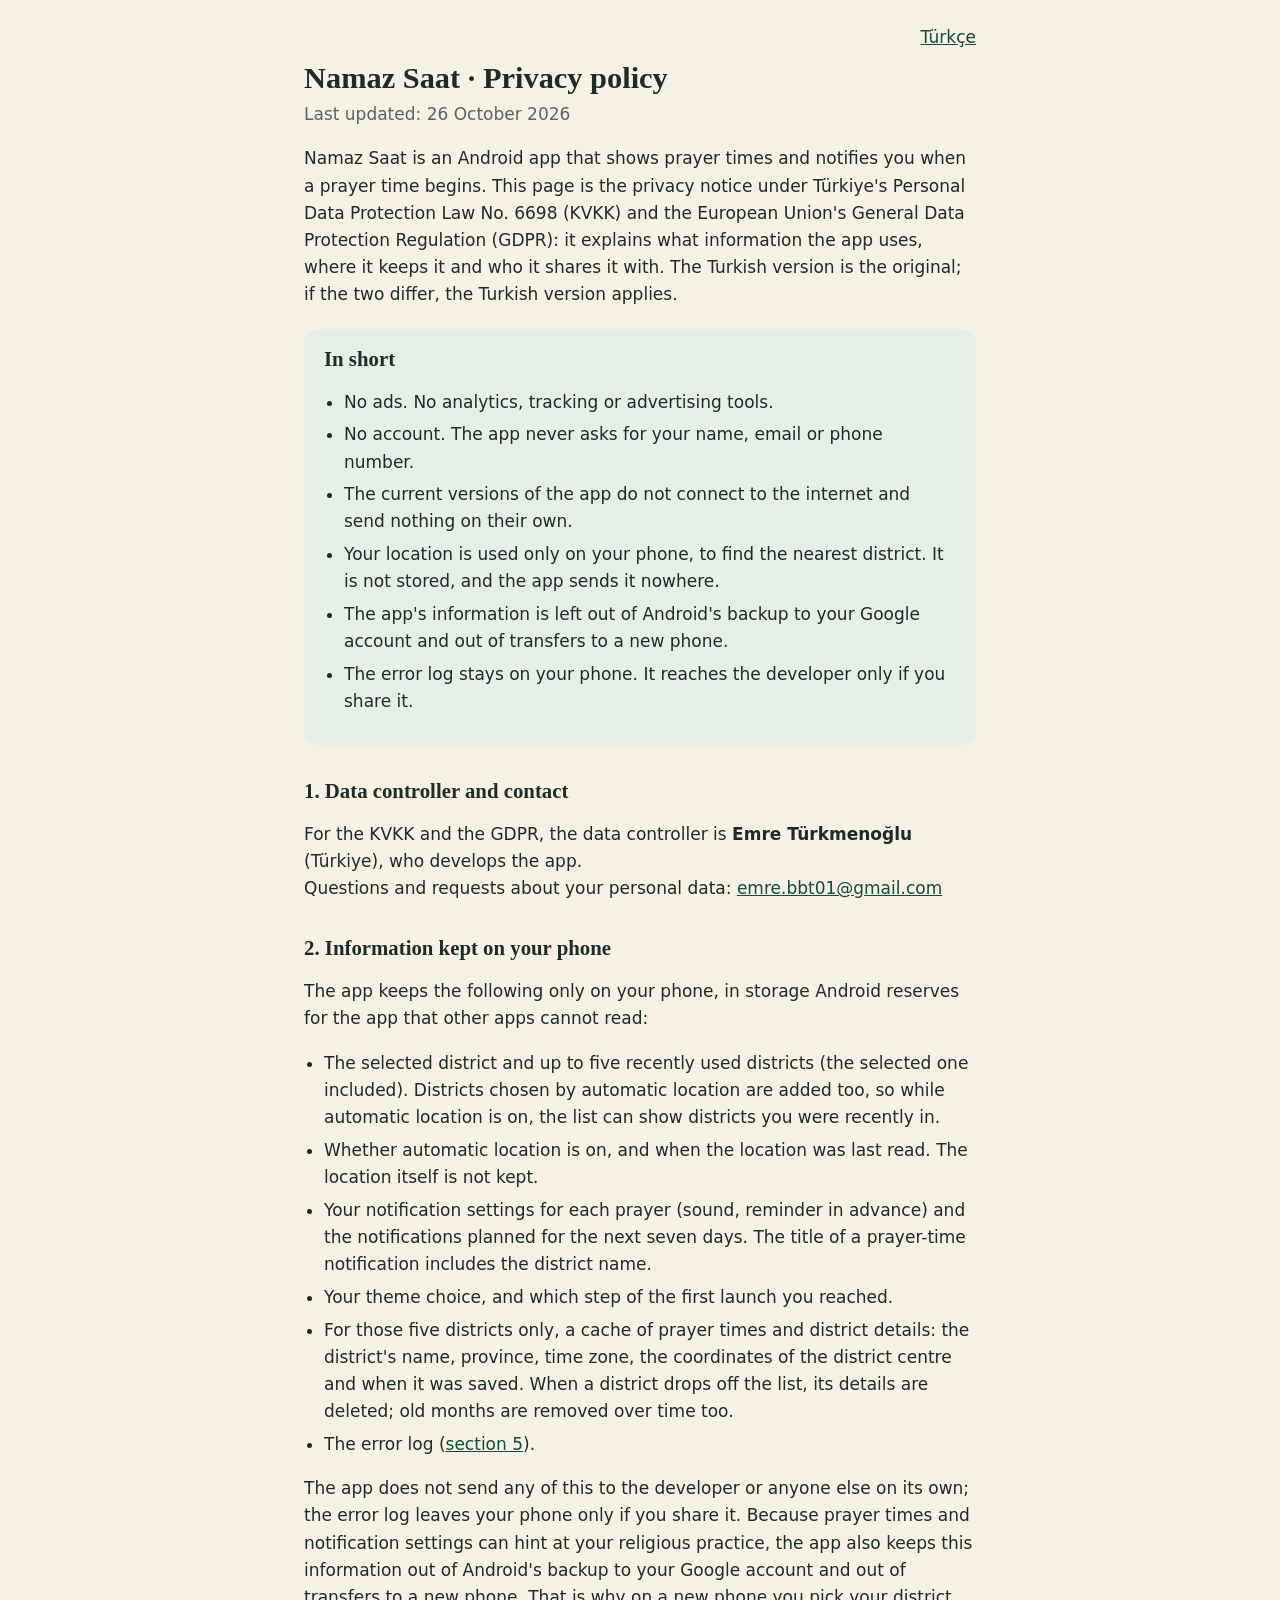
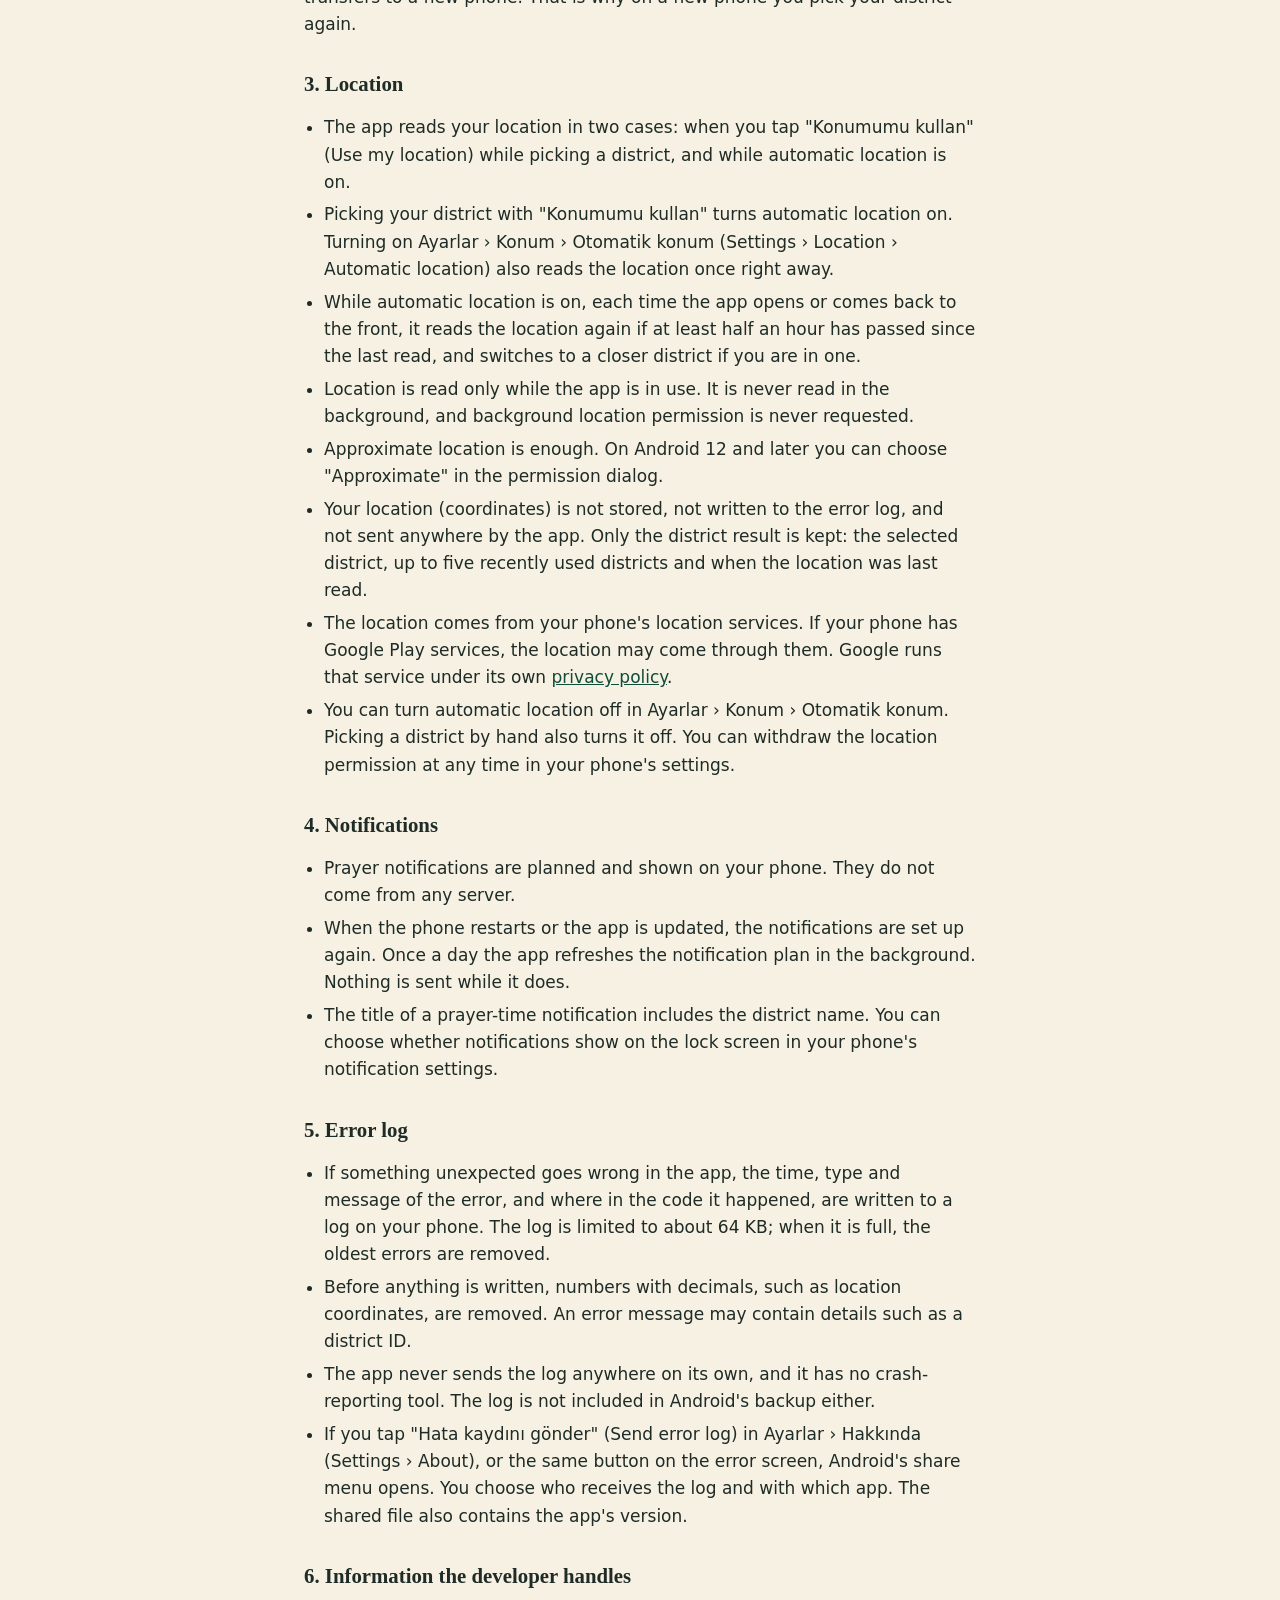
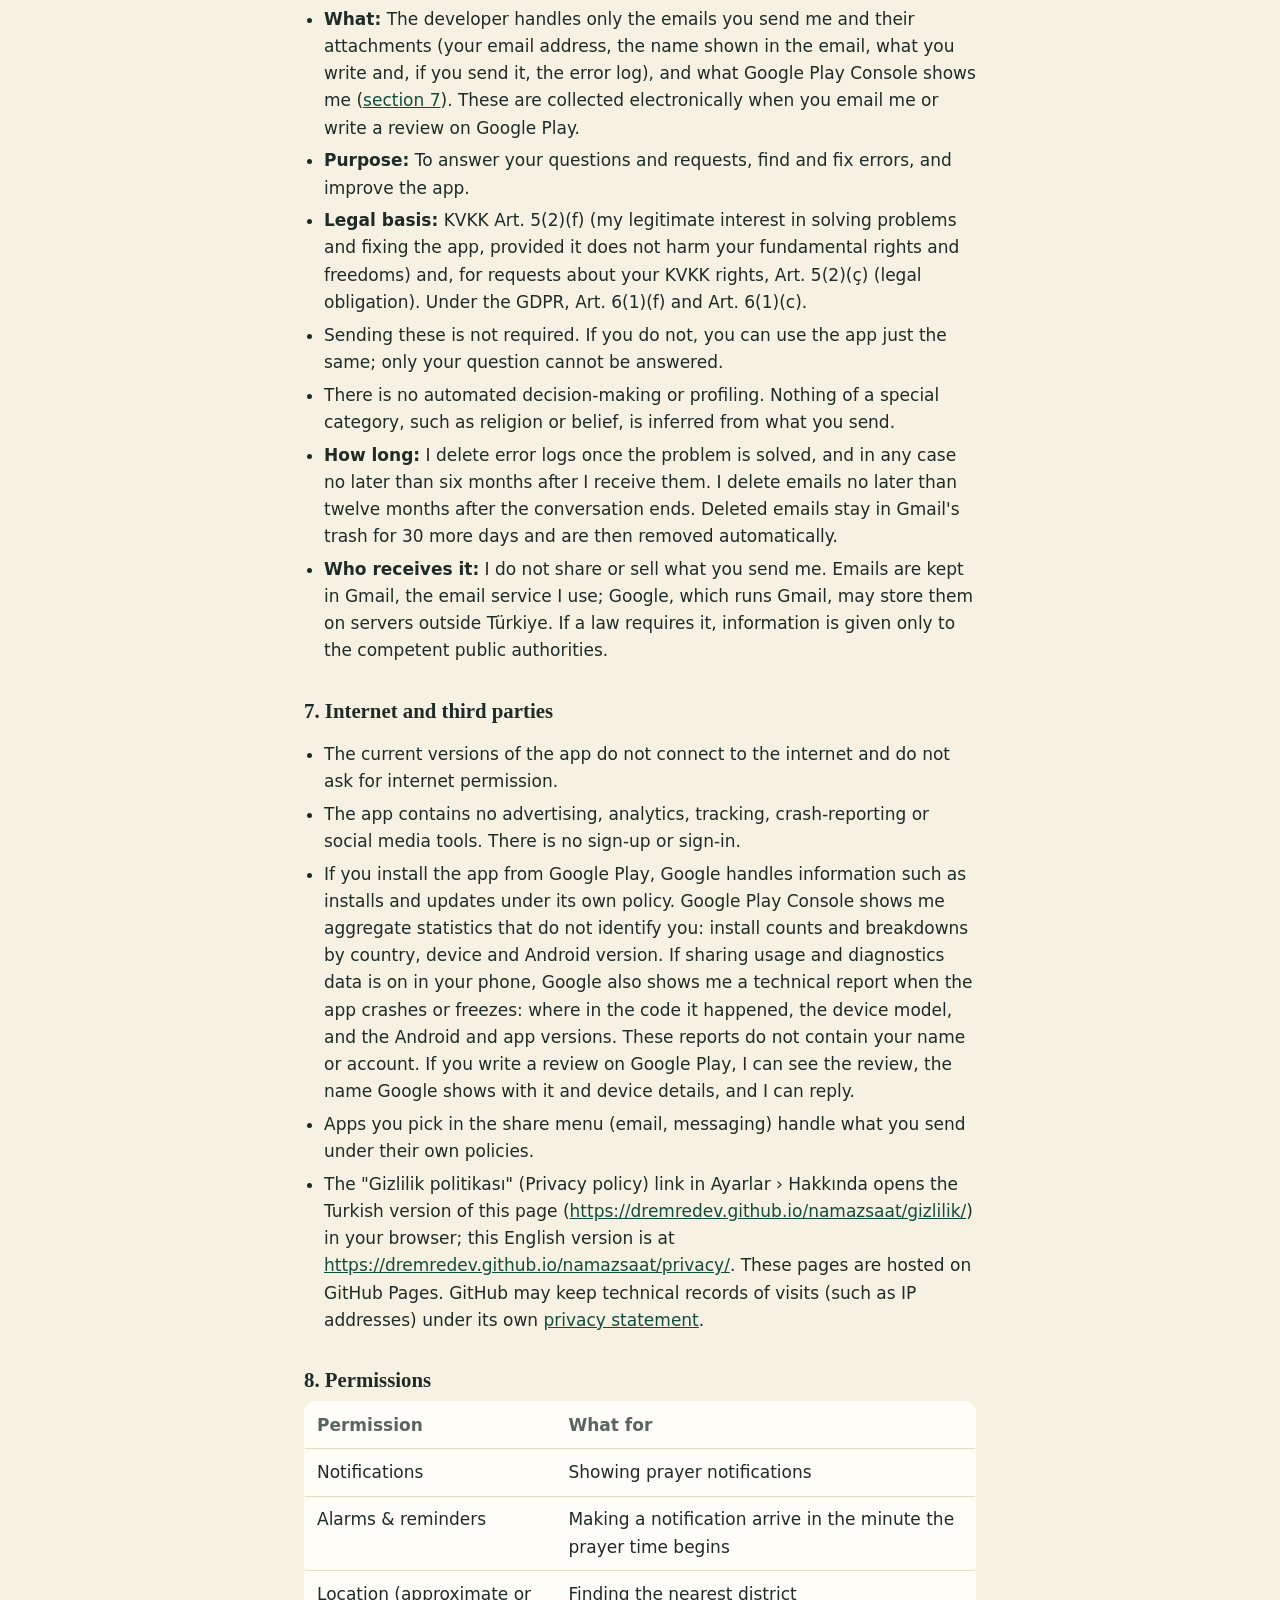
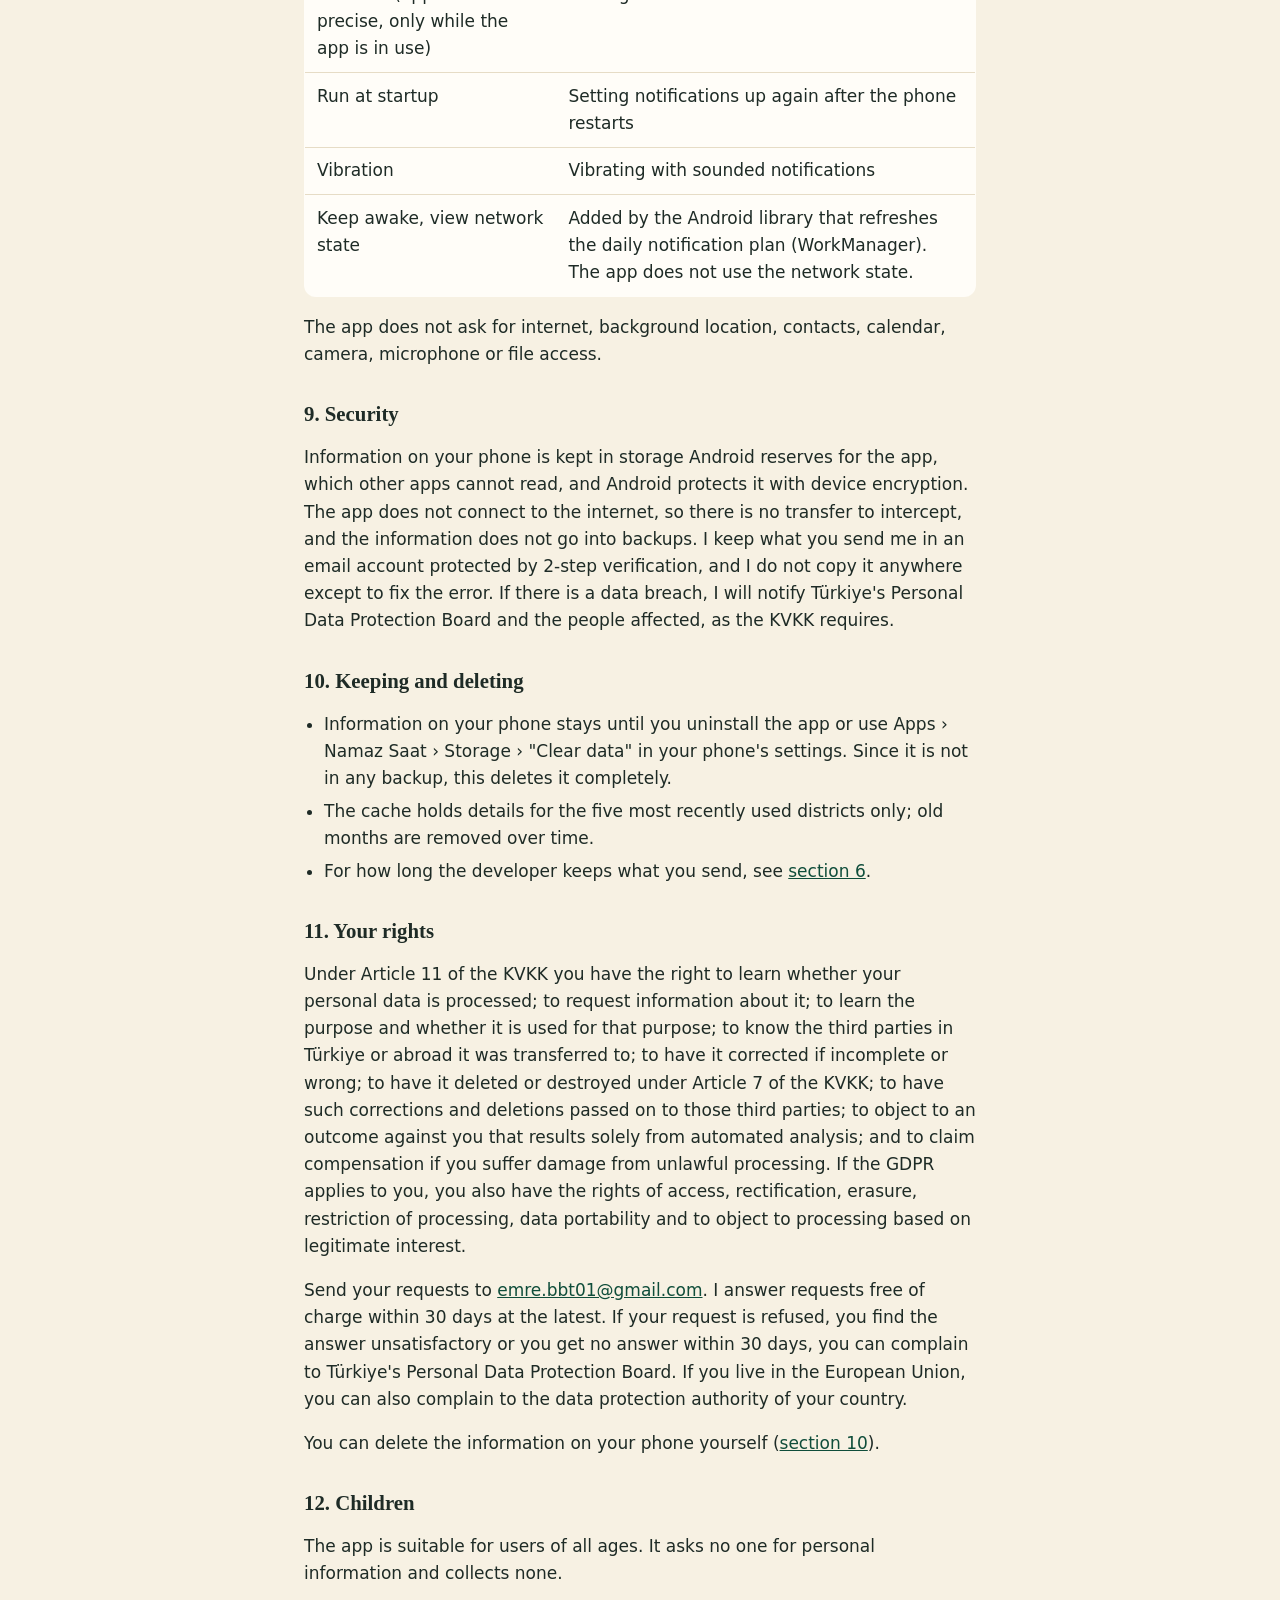
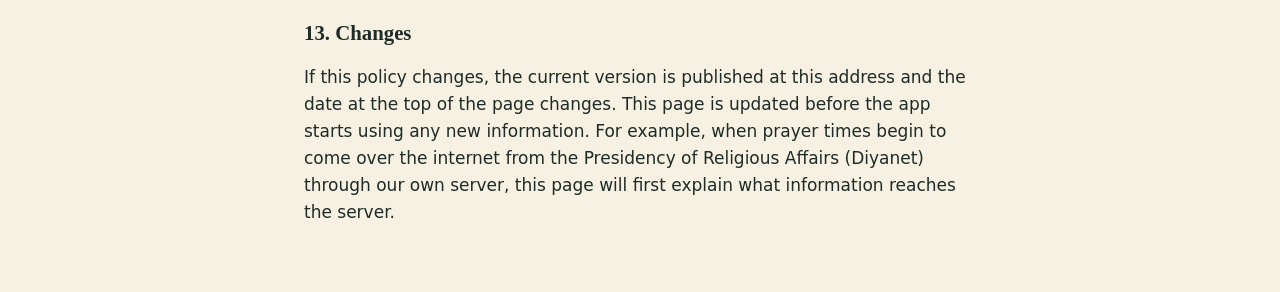
==== namazsaat/privacy/index.html @ 2cdb9e87 "Namaz Saat gizlilik politikası Türkçe (asıl metin) ve İngilizce; KVKK aydınlatma metni ve GDPR bilgi" ====
<!doctype html>
<html lang="en">
<head>
<meta charset="utf-8">
<meta name="viewport" content="width=device-width, initial-scale=1">
<title>Namaz Saat · Privacy policy</title>
<meta name="description" content="What information the Namaz Saat app uses, where it keeps it and who it shares it with.">
<link rel="alternate" hreflang="tr" href="../gizlilik/">
<link rel="stylesheet" href="../policy.css">
</head>
<body>
<main>
<p class="lang"><a href="../gizlilik/" hreflang="tr" lang="tr">Türkçe</a></p>

<h1>Namaz Saat · Privacy policy</h1>
<p class="updated">Last updated: 26 October 2026</p>

<p>Namaz Saat is an Android app that shows prayer times and notifies you when a prayer time begins. This page is the privacy notice under Türkiye's Personal Data Protection Law No. 6698 (KVKK) and the European Union's General Data Protection Regulation (GDPR): it explains what information the app uses, where it keeps it and who it shares it with. The Turkish version is the original; if the two differ, the Turkish version applies.</p>

<section class="summary" aria-labelledby="summary">
<h2 id="summary">In short</h2>
<ul>
<li>No ads. No analytics, tracking or advertising tools.</li>
<li>No account. The app never asks for your name, email or phone number.</li>
<li>The current versions of the app do not connect to the internet and send nothing on their own.</li>
<li>Your location is used only on your phone, to find the nearest district. It is not stored, and the app sends it nowhere.</li>
<li>The app's information is left out of Android's backup to your Google account and out of transfers to a new phone.</li>
<li>The error log stays on your phone. It reaches the developer only if you share it.</li>
</ul>
</section>

<h2 id="controller">1. Data controller and contact</h2>
<p>For the KVKK and the GDPR, the data controller is <strong>Emre Türkmenoğlu</strong> (Türkiye), who develops the app.<br>
Questions and requests about your personal data: <a href="mailto:emre.bbt01@gmail.com">emre.bbt01@gmail.com</a></p>

<h2 id="on-phone">2. Information kept on your phone</h2>
<p>The app keeps the following only on your phone, in storage Android reserves for the app that other apps cannot read:</p>
<ul>
<li>The selected district and up to five recently used districts (the selected one included). Districts chosen by automatic location are added too, so while automatic location is on, the list can show districts you were recently in.</li>
<li>Whether automatic location is on, and when the location was last read. The location itself is not kept.</li>
<li>Your notification settings for each prayer (sound, reminder in advance) and the notifications planned for the next seven days. The title of a prayer-time notification includes the district name.</li>
<li>Your theme choice, and which step of the first launch you reached.</li>
<li>For those five districts only, a cache of prayer times and district details: the district's name, province, time zone, the coordinates of the district centre and when it was saved. When a district drops off the list, its details are deleted; old months are removed over time too.</li>
<li>The error log (<a href="#error-log">section 5</a>).</li>
</ul>
<p>The app does not send any of this to the developer or anyone else on its own; the error log leaves your phone only if you share it. Because prayer times and notification settings can hint at your religious practice, the app also keeps this information out of Android's backup to your Google account and out of transfers to a new phone. That is why on a new phone you pick your district again.</p>

<h2 id="location">3. Location</h2>
<ul>
<li>The app reads your location in two cases: when you tap "Konumumu kullan" (Use my location) while picking a district, and while automatic location is on.</li>
<li>Picking your district with "Konumumu kullan" turns automatic location on. Turning on Ayarlar › Konum › Otomatik konum (Settings › Location › Automatic location) also reads the location once right away.</li>
<li>While automatic location is on, each time the app opens or comes back to the front, it reads the location again if at least half an hour has passed since the last read, and switches to a closer district if you are in one.</li>
<li>Location is read only while the app is in use. It is never read in the background, and background location permission is never requested.</li>
<li>Approximate location is enough. On Android 12 and later you can choose "Approximate" in the permission dialog.</li>
<li>Your location (coordinates) is not stored, not written to the error log, and not sent anywhere by the app. Only the district result is kept: the selected district, up to five recently used districts and when the location was last read.</li>
<li>The location comes from your phone's location services. If your phone has Google Play services, the location may come through them. Google runs that service under its own <a href="https://policies.google.com/privacy">privacy policy</a>.</li>
<li>You can turn automatic location off in Ayarlar › Konum › Otomatik konum. Picking a district by hand also turns it off. You can withdraw the location permission at any time in your phone's settings.</li>
</ul>

<h2 id="notifications">4. Notifications</h2>
<ul>
<li>Prayer notifications are planned and shown on your phone. They do not come from any server.</li>
<li>When the phone restarts or the app is updated, the notifications are set up again. Once a day the app refreshes the notification plan in the background. Nothing is sent while it does.</li>
<li>The title of a prayer-time notification includes the district name. You can choose whether notifications show on the lock screen in your phone's notification settings.</li>
</ul>

<h2 id="error-log">5. Error log</h2>
<ul>
<li>If something unexpected goes wrong in the app, the time, type and message of the error, and where in the code it happened, are written to a log on your phone. The log is limited to about 64 KB; when it is full, the oldest errors are removed.</li>
<li>Before anything is written, numbers with decimals, such as location coordinates, are removed. An error message may contain details such as a district ID.</li>
<li>The app never sends the log anywhere on its own, and it has no crash-reporting tool. The log is not included in Android's backup either.</li>
<li>If you tap "Hata kaydını gönder" (Send error log) in Ayarlar › Hakkında (Settings › About), or the same button on the error screen, Android's share menu opens. You choose who receives the log and with which app. The shared file also contains the app's version.</li>
</ul>

<h2 id="developer">6. Information the developer handles</h2>
<ul>
<li><strong>What:</strong> The developer handles only the emails you send me and their attachments (your email address, the name shown in the email, what you write and, if you send it, the error log), and what Google Play Console shows me (<a href="#third-parties">section 7</a>). These are collected electronically when you email me or write a review on Google Play.</li>
<li><strong>Purpose:</strong> To answer your questions and requests, find and fix errors, and improve the app.</li>
<li><strong>Legal basis:</strong> KVKK Art. 5(2)(f) (my legitimate interest in solving problems and fixing the app, provided it does not harm your fundamental rights and freedoms) and, for requests about your KVKK rights, Art. 5(2)(ç) (legal obligation). Under the GDPR, Art. 6(1)(f) and Art. 6(1)(c).</li>
<li>Sending these is not required. If you do not, you can use the app just the same; only your question cannot be answered.</li>
<li>There is no automated decision-making or profiling. Nothing of a special category, such as religion or belief, is inferred from what you send.</li>
<li><strong>How long:</strong> I delete error logs once the problem is solved, and in any case no later than six months after I receive them. I delete emails no later than twelve months after the conversation ends. Deleted emails stay in Gmail's trash for 30 more days and are then removed automatically.</li>
<li><strong>Who receives it:</strong> I do not share or sell what you send me. Emails are kept in Gmail, the email service I use; Google, which runs Gmail, may store them on servers outside Türkiye. If a law requires it, information is given only to the competent public authorities.</li>
</ul>

<h2 id="third-parties">7. Internet and third parties</h2>
<ul>
<li>The current versions of the app do not connect to the internet and do not ask for internet permission.</li>
<li>The app contains no advertising, analytics, tracking, crash-reporting or social media tools. There is no sign-up or sign-in.</li>
<li>If you install the app from Google Play, Google handles information such as installs and updates under its own policy. Google Play Console shows me aggregate statistics that do not identify you: install counts and breakdowns by country, device and Android version. If sharing usage and diagnostics data is on in your phone, Google also shows me a technical report when the app crashes or freezes: where in the code it happened, the device model, and the Android and app versions. These reports do not contain your name or account. If you write a review on Google Play, I can see the review, the name Google shows with it and device details, and I can reply.</li>
<li>Apps you pick in the share menu (email, messaging) handle what you send under their own policies.</li>
<li>The "Gizlilik politikası" (Privacy policy) link in Ayarlar › Hakkında opens the Turkish version of this page (<a href="https://dremredev.github.io/namazsaat/gizlilik/">https://dremredev.github.io/namazsaat/gizlilik/</a>) in your browser; this English version is at <a href="https://dremredev.github.io/namazsaat/privacy/">https://dremredev.github.io/namazsaat/privacy/</a>. These pages are hosted on GitHub Pages. GitHub may keep technical records of visits (such as IP addresses) under its own <a href="https://docs.github.com/site-policy/privacy-policies/github-general-privacy-statement">privacy statement</a>.</li>
</ul>

<h2 id="permissions">8. Permissions</h2>
<table>
<thead><tr><th scope="col">Permission</th><th scope="col">What for</th></tr></thead>
<tbody>
<tr><td>Notifications</td><td>Showing prayer notifications</td></tr>
<tr><td>Alarms &amp; reminders</td><td>Making a notification arrive in the minute the prayer time begins</td></tr>
<tr><td>Location (approximate or precise, only while the app is in use)</td><td>Finding the nearest district</td></tr>
<tr><td>Run at startup</td><td>Setting notifications up again after the phone restarts</td></tr>
<tr><td>Vibration</td><td>Vibrating with sounded notifications</td></tr>
<tr><td>Keep awake, view network state</td><td>Added by the Android library that refreshes the daily notification plan (WorkManager). The app does not use the network state.</td></tr>
</tbody>
</table>
<p>The app does not ask for internet, background location, contacts, calendar, camera, microphone or file access.</p>

<h2 id="security">9. Security</h2>
<p>Information on your phone is kept in storage Android reserves for the app, which other apps cannot read, and Android protects it with device encryption. The app does not connect to the internet, so there is no transfer to intercept, and the information does not go into backups. I keep what you send me in an email account protected by 2-step verification, and I do not copy it anywhere except to fix the error. If there is a data breach, I will notify Türkiye's Personal Data Protection Board and the people affected, as the KVKK requires.</p>

<h2 id="retention">10. Keeping and deleting</h2>
<ul>
<li>Information on your phone stays until you uninstall the app or use Apps › Namaz Saat › Storage › "Clear data" in your phone's settings. Since it is not in any backup, this deletes it completely.</li>
<li>The cache holds details for the five most recently used districts only; old months are removed over time.</li>
<li>For how long the developer keeps what you send, see <a href="#developer">section 6</a>.</li>
</ul>

<h2 id="rights">11. Your rights</h2>
<p>Under Article 11 of the KVKK you have the right to learn whether your personal data is processed; to request information about it; to learn the purpose and whether it is used for that purpose; to know the third parties in Türkiye or abroad it was transferred to; to have it corrected if incomplete or wrong; to have it deleted or destroyed under Article 7 of the KVKK; to have such corrections and deletions passed on to those third parties; to object to an outcome against you that results solely from automated analysis; and to claim compensation if you suffer damage from unlawful processing. If the GDPR applies to you, you also have the rights of access, rectification, erasure, restriction of processing, data portability and to object to processing based on legitimate interest.</p>
<p>Send your requests to <a href="mailto:emre.bbt01@gmail.com">emre.bbt01@gmail.com</a>. I answer requests free of charge within 30 days at the latest. If your request is refused, you find the answer unsatisfactory or you get no answer within 30 days, you can complain to Türkiye's Personal Data Protection Board. If you live in the European Union, you can also complain to the data protection authority of your country.</p>
<p>You can delete the information on your phone yourself (<a href="#retention">section 10</a>).</p>

<h2 id="children">12. Children</h2>
<p>The app is suitable for users of all ages. It asks no one for personal information and collects none.</p>

<h2 id="changes">13. Changes</h2>
<p>If this policy changes, the current version is published at this address and the date at the top of the page changes. This page is updated before the app starts using any new information. For example, when prayer times begin to come over the internet from the Presidency of Religious Affairs (Diyanet) through our own server, this page will first explain what information reaches the server.</p>
</main>
</body>
</html>
---- namazsaat/policy.css ----
/* Namaz Saat policy pages: the app's colors, no external resources. */
:root {
  color-scheme: light dark;
  --paper: #fffdf8;
  --ground: #f7f1e3;
  --ink: #1e2b26;
  --muted: #5a6560;
  --accent: #0f4d3a;
  --line: #e6dcc6;
  --summary: #e4efe8;
}

@media (prefers-color-scheme: dark) {
  :root {
    --paper: #121e36;
    --ground: #0b1426;
    --ink: #f2ebdd;
    --muted: #b7b2a6;
    --accent: #d9b25f;
    --line: #22314f;
    --summary: #1a2a4a;
  }
}

* { box-sizing: border-box; }

body {
  margin: 0;
  background: var(--ground);
  color: var(--ink);
  font: 17px/1.6 system-ui, -apple-system, "Segoe UI", Roboto, "Noto Sans", sans-serif;
}

main {
  max-width: 44rem;
  margin: 0 auto;
  padding: 1.5rem 1rem 3rem;
}

h1 {
  font-family: Georgia, "Noto Serif", serif;
  font-size: 1.9rem;
  line-height: 1.25;
  margin: 0.5rem 0 0.25rem;
}

h2 {
  font-family: Georgia, "Noto Serif", serif;
  font-size: 1.3rem;
  line-height: 1.3;
  margin: 2rem 0 0.5rem;
}

a { color: var(--accent); }

.updated, .lang { color: var(--muted); margin: 0; }

.lang { text-align: right; }

.summary {
  background: var(--summary);
  border-radius: 14px;
  padding: 0.25rem 1.25rem 0.75rem;
  margin: 1.25rem 0;
}

.summary h2 { margin-top: 0.75rem; }

ul { padding-left: 1.25rem; }

li { margin: 0.35rem 0; }

table {
  width: 100%;
  border-collapse: collapse;
  background: var(--paper);
  border: 1px solid var(--line);
  border-radius: 12px;
  overflow: hidden;
}

th, td {
  text-align: left;
  vertical-align: top;
  padding: 0.6rem 0.75rem;
  border-bottom: 1px solid var(--line);
}

tr:last-child td { border-bottom: 0; }

th { color: var(--muted); font-weight: 600; }
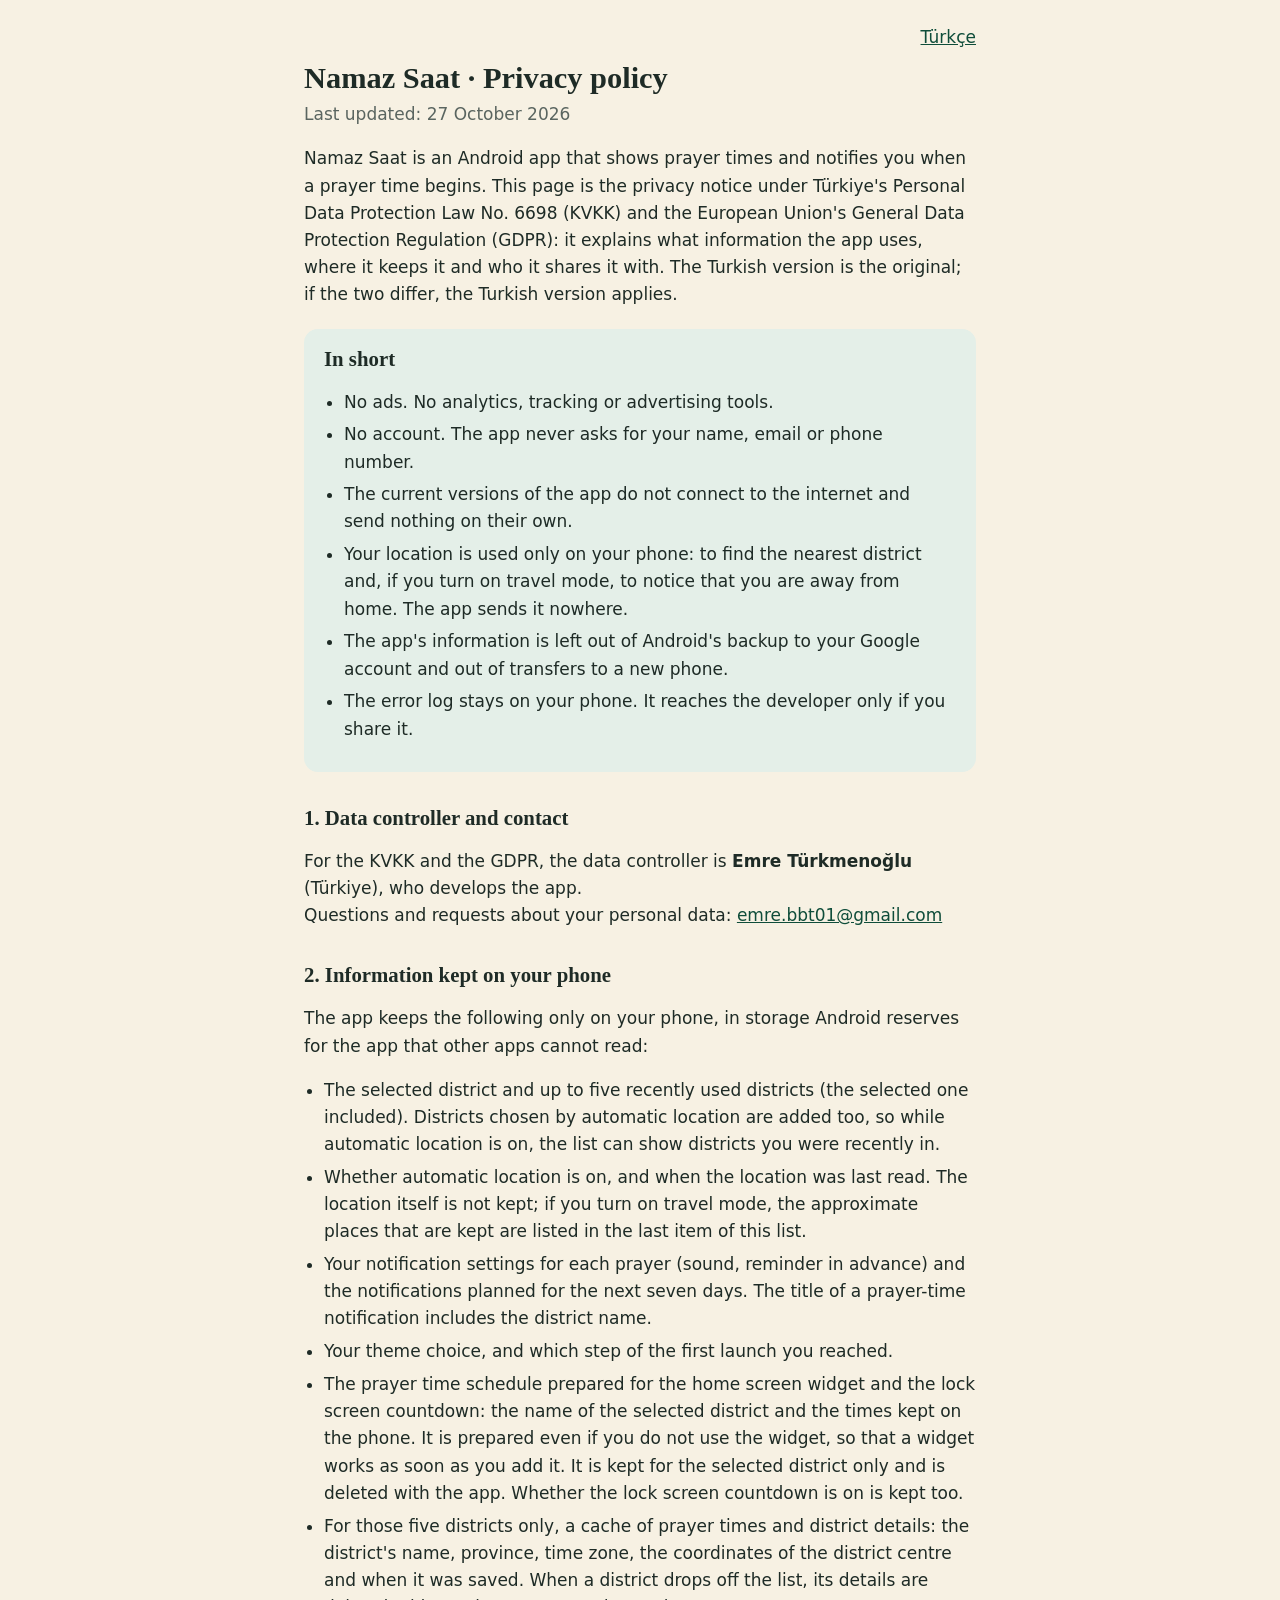
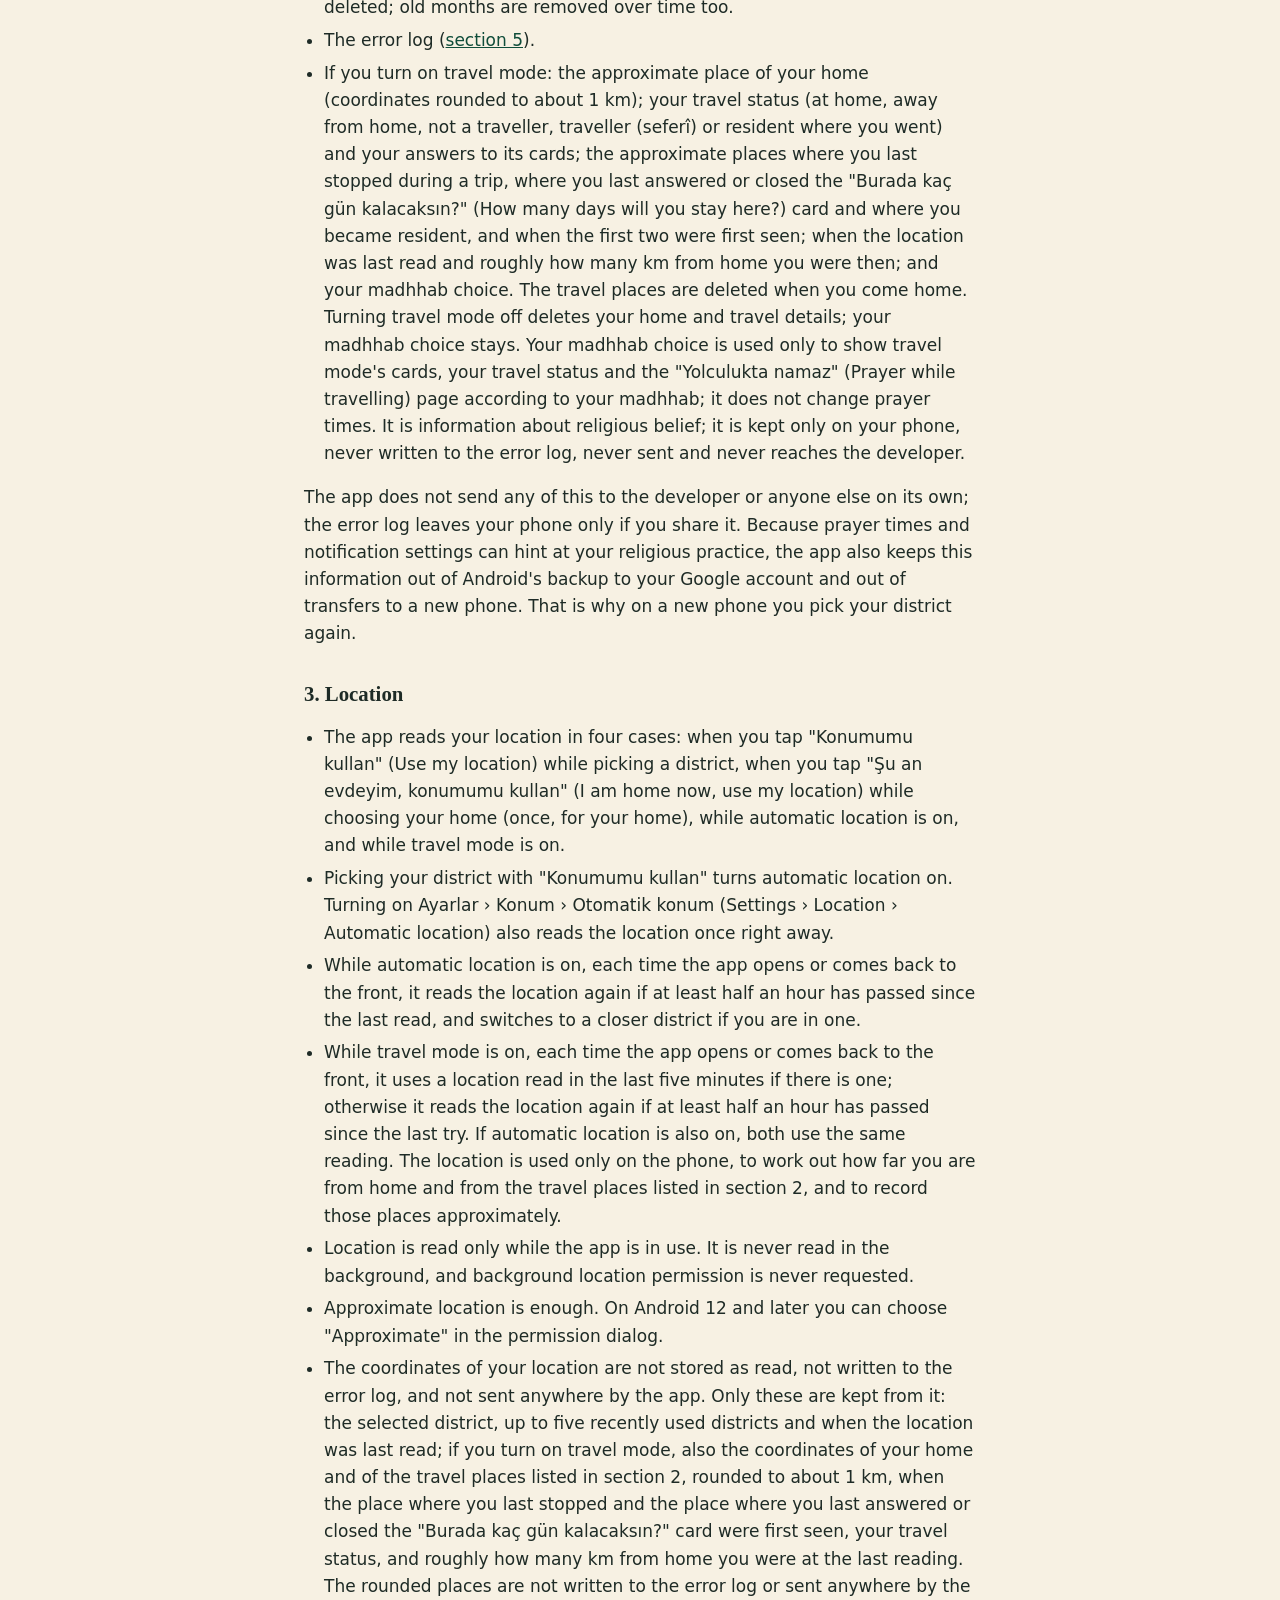
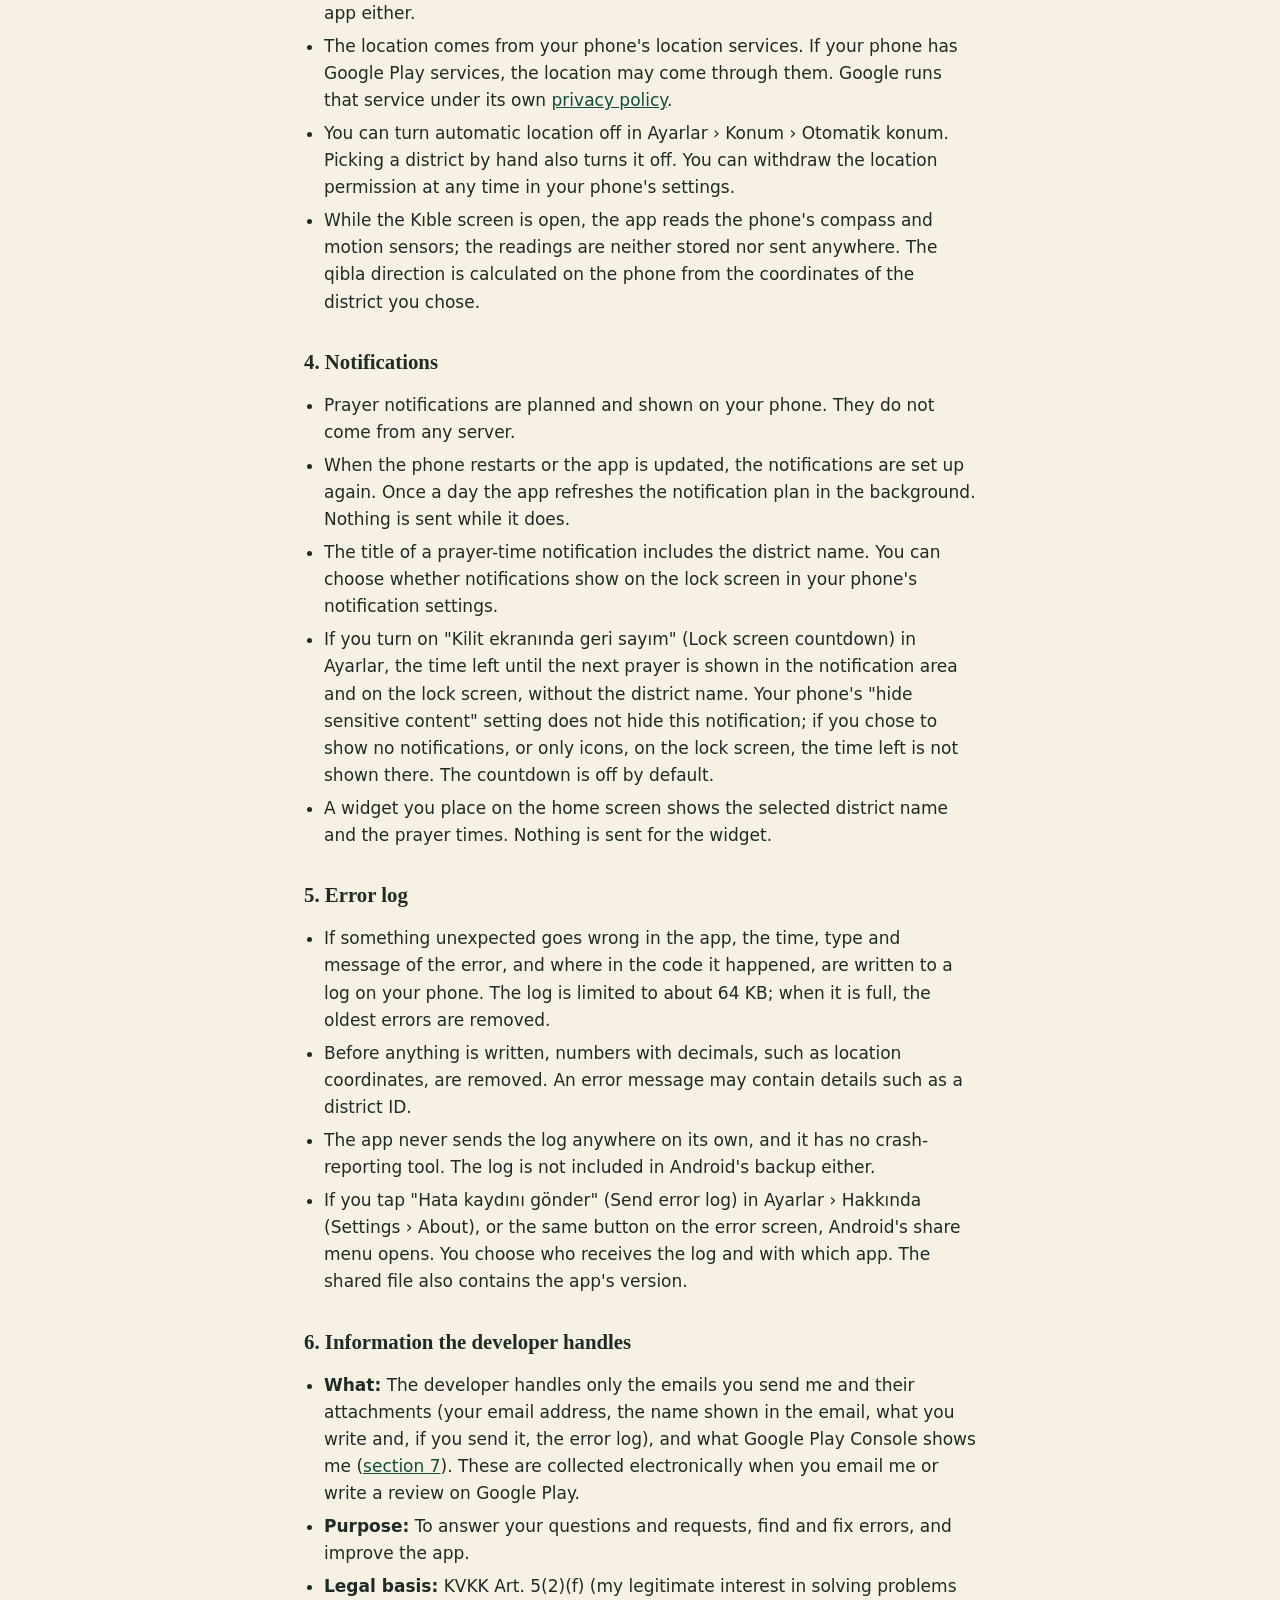
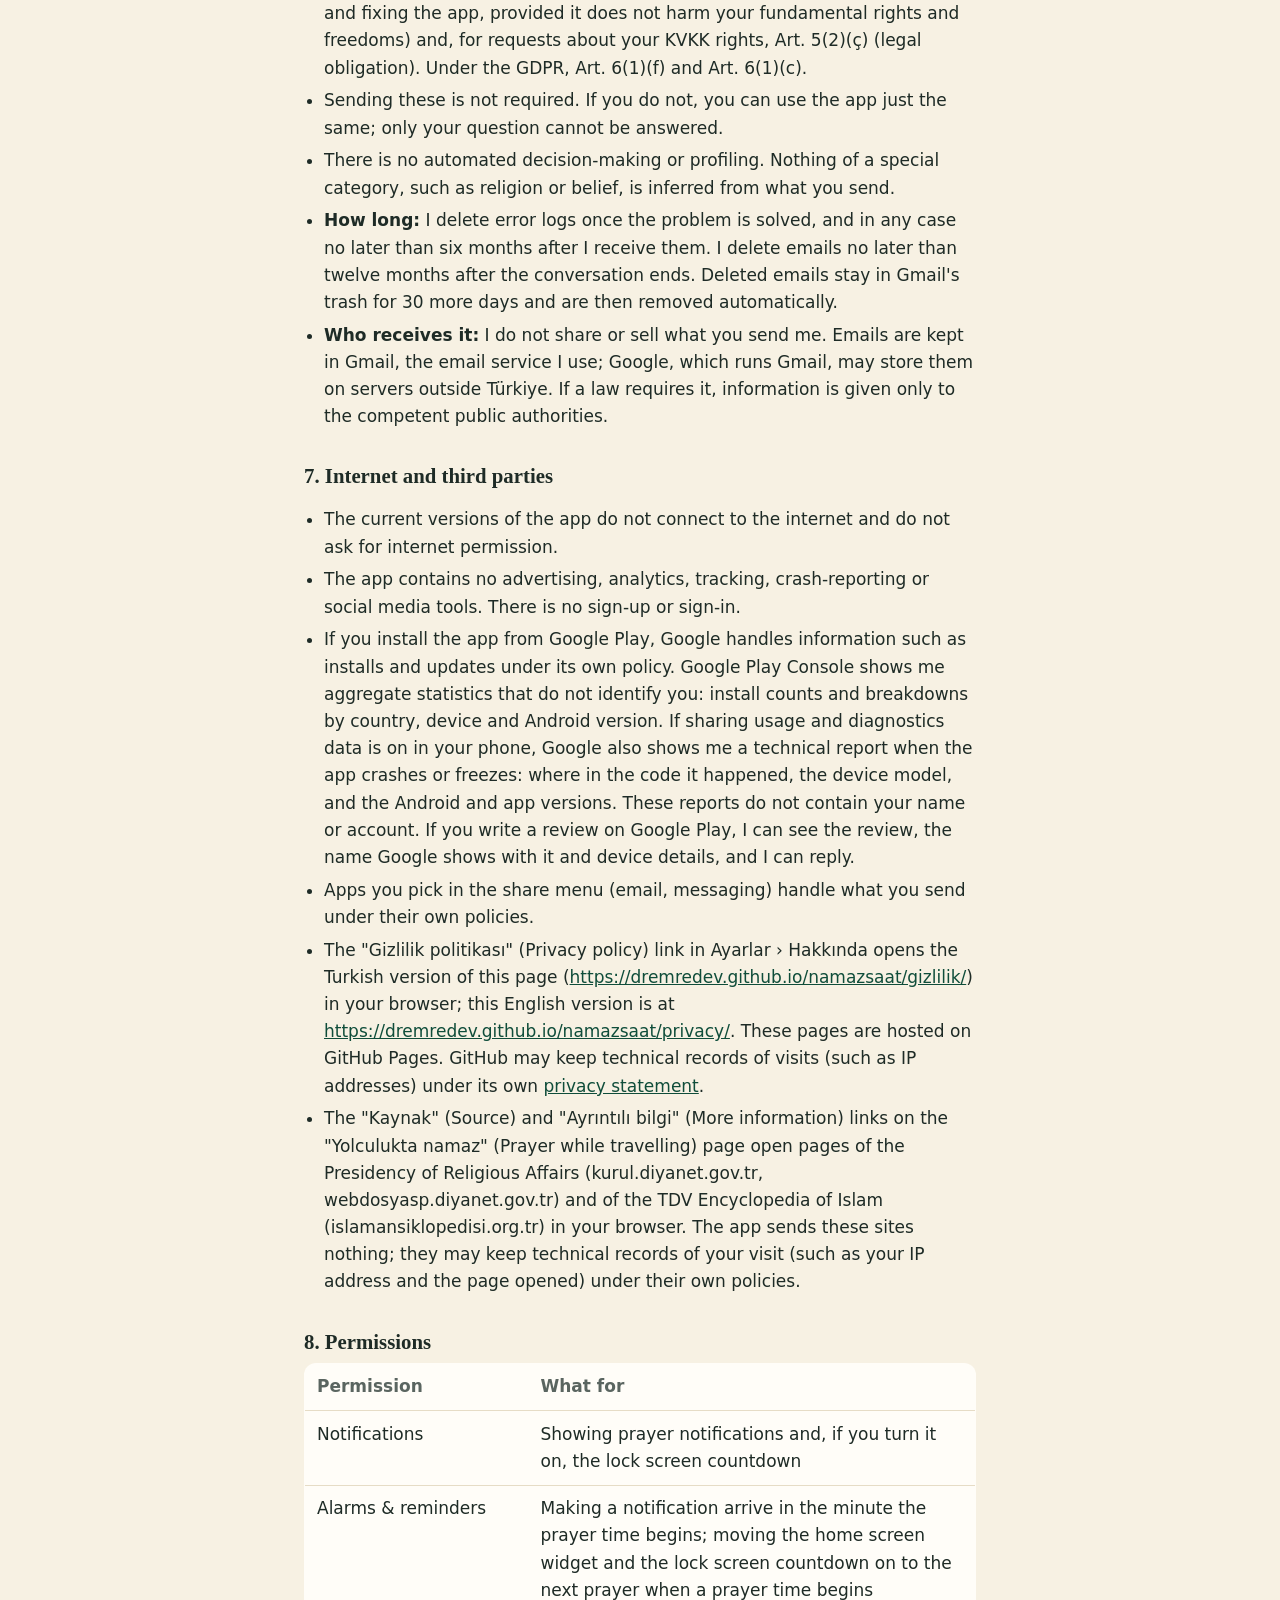
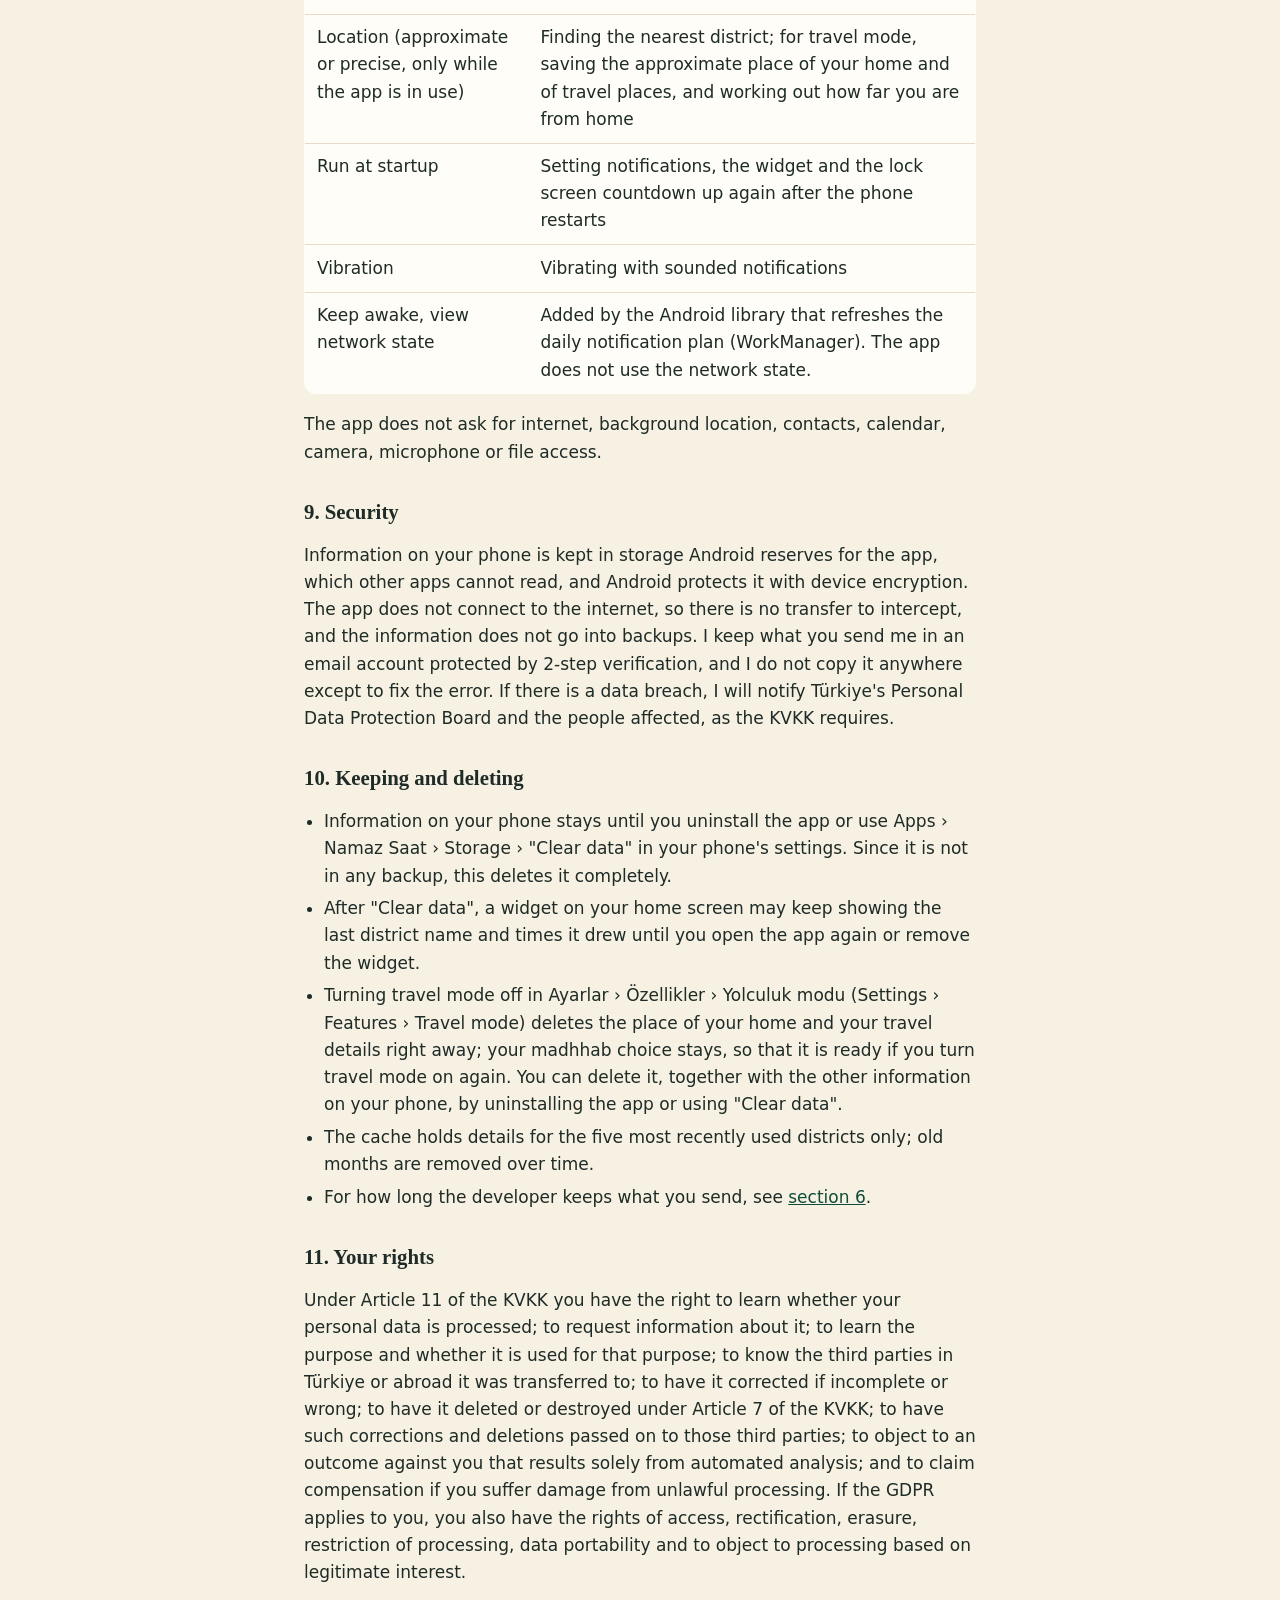
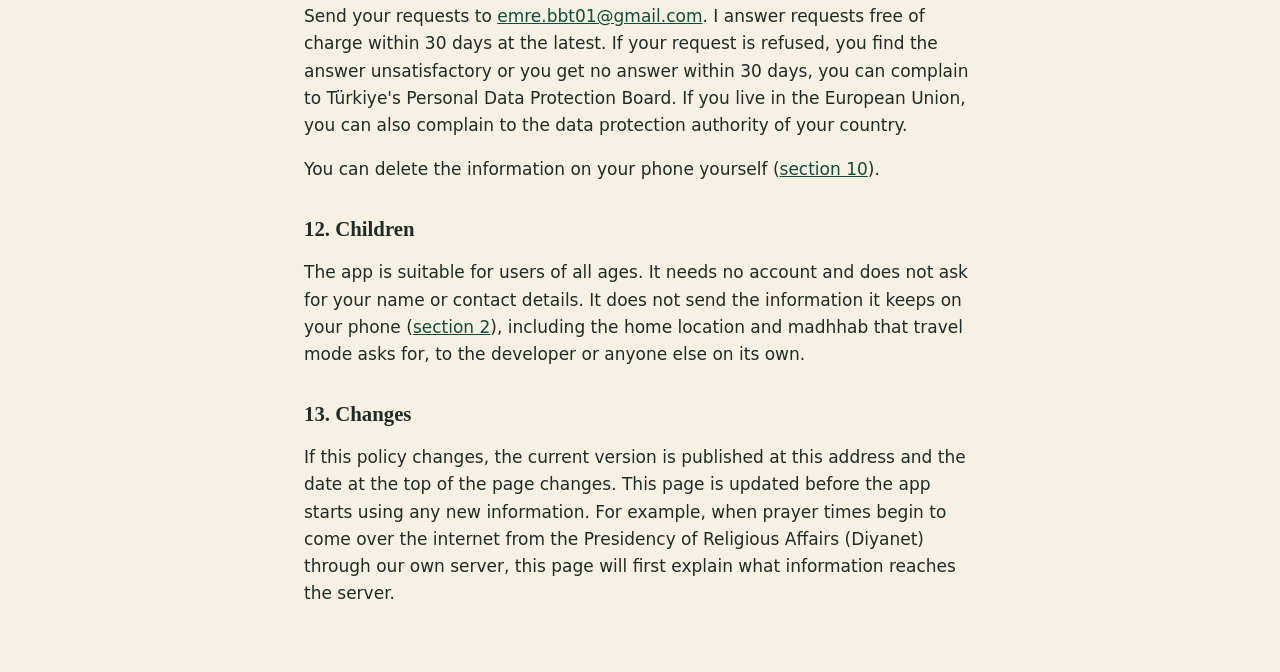
==== commit 4ad3908f: "Namaz Saat: İç test 2 için gizlilik politikası ekleri Kıble pusulası, ana ekran widget'ı ve kilit ek" ====
--- a/namazsaat/privacy/index.html
+++ b/namazsaat/privacy/index.html
@@ -13,7 +13,7 @@
 <p class="lang"><a href="../gizlilik/" hreflang="tr" lang="tr">Türkçe</a></p>
 
 <h1>Namaz Saat · Privacy policy</h1>
-<p class="updated">Last updated: 26 October 2026</p>
+<p class="updated">Last updated: 27 October 2026</p>
 
 <p>Namaz Saat is an Android app that shows prayer times and notifies you when a prayer time begins. This page is the privacy notice under Türkiye's Personal Data Protection Law No. 6698 (KVKK) and the European Union's General Data Protection Regulation (GDPR): it explains what information the app uses, where it keeps it and who it shares it with. The Turkish version is the original; if the two differ, the Turkish version applies.</p>
 
@@ -23,7 +23,7 @@
 <li>No ads. No analytics, tracking or advertising tools.</li>
 <li>No account. The app never asks for your name, email or phone number.</li>
 <li>The current versions of the app do not connect to the internet and send nothing on their own.</li>
-<li>Your location is used only on your phone, to find the nearest district. It is not stored, and the app sends it nowhere.</li>
+<li>Your location is used only on your phone: to find the nearest district and, if you turn on travel mode, to notice that you are away from home. The app sends it nowhere.</li>
 <li>The app's information is left out of Android's backup to your Google account and out of transfers to a new phone.</li>
 <li>The error log stays on your phone. It reaches the developer only if you share it.</li>
 </ul>
@@ -37,24 +37,28 @@
 <p>The app keeps the following only on your phone, in storage Android reserves for the app that other apps cannot read:</p>
 <ul>
 <li>The selected district and up to five recently used districts (the selected one included). Districts chosen by automatic location are added too, so while automatic location is on, the list can show districts you were recently in.</li>
-<li>Whether automatic location is on, and when the location was last read. The location itself is not kept.</li>
+<li>Whether automatic location is on, and when the location was last read. The location itself is not kept; if you turn on travel mode, the approximate places that are kept are listed in the last item of this list.</li>
 <li>Your notification settings for each prayer (sound, reminder in advance) and the notifications planned for the next seven days. The title of a prayer-time notification includes the district name.</li>
 <li>Your theme choice, and which step of the first launch you reached.</li>
+<li>The prayer time schedule prepared for the home screen widget and the lock screen countdown: the name of the selected district and the times kept on the phone. It is prepared even if you do not use the widget, so that a widget works as soon as you add it. It is kept for the selected district only and is deleted with the app. Whether the lock screen countdown is on is kept too.</li>
 <li>For those five districts only, a cache of prayer times and district details: the district's name, province, time zone, the coordinates of the district centre and when it was saved. When a district drops off the list, its details are deleted; old months are removed over time too.</li>
 <li>The error log (<a href="#error-log">section 5</a>).</li>
+<li>If you turn on travel mode: the approximate place of your home (coordinates rounded to about 1 km); your travel status (at home, away from home, not a traveller, traveller (seferî) or resident where you went) and your answers to its cards; the approximate places where you last stopped during a trip, where you last answered or closed the "Burada kaç gün kalacaksın?" (How many days will you stay here?) card and where you became resident, and when the first two were first seen; when the location was last read and roughly how many km from home you were then; and your madhhab choice. The travel places are deleted when you come home. Turning travel mode off deletes your home and travel details; your madhhab choice stays. Your madhhab choice is used only to show travel mode's cards, your travel status and the "Yolculukta namaz" (Prayer while travelling) page according to your madhhab; it does not change prayer times. It is information about religious belief; it is kept only on your phone, never written to the error log, never sent and never reaches the developer.</li>
 </ul>
 <p>The app does not send any of this to the developer or anyone else on its own; the error log leaves your phone only if you share it. Because prayer times and notification settings can hint at your religious practice, the app also keeps this information out of Android's backup to your Google account and out of transfers to a new phone. That is why on a new phone you pick your district again.</p>
 
 <h2 id="location">3. Location</h2>
 <ul>
-<li>The app reads your location in two cases: when you tap "Konumumu kullan" (Use my location) while picking a district, and while automatic location is on.</li>
+<li>The app reads your location in four cases: when you tap "Konumumu kullan" (Use my location) while picking a district, when you tap "Şu an evdeyim, konumumu kullan" (I am home now, use my location) while choosing your home (once, for your home), while automatic location is on, and while travel mode is on.</li>
 <li>Picking your district with "Konumumu kullan" turns automatic location on. Turning on Ayarlar › Konum › Otomatik konum (Settings › Location › Automatic location) also reads the location once right away.</li>
 <li>While automatic location is on, each time the app opens or comes back to the front, it reads the location again if at least half an hour has passed since the last read, and switches to a closer district if you are in one.</li>
+<li>While travel mode is on, each time the app opens or comes back to the front, it uses a location read in the last five minutes if there is one; otherwise it reads the location again if at least half an hour has passed since the last try. If automatic location is also on, both use the same reading. The location is used only on the phone, to work out how far you are from home and from the travel places listed in section 2, and to record those places approximately.</li>
 <li>Location is read only while the app is in use. It is never read in the background, and background location permission is never requested.</li>
 <li>Approximate location is enough. On Android 12 and later you can choose "Approximate" in the permission dialog.</li>
-<li>Your location (coordinates) is not stored, not written to the error log, and not sent anywhere by the app. Only the district result is kept: the selected district, up to five recently used districts and when the location was last read.</li>
+<li>The coordinates of your location are not stored as read, not written to the error log, and not sent anywhere by the app. Only these are kept from it: the selected district, up to five recently used districts and when the location was last read; if you turn on travel mode, also the coordinates of your home and of the travel places listed in section 2, rounded to about 1 km, when the place where you last stopped and the place where you last answered or closed the "Burada kaç gün kalacaksın?" card were first seen, your travel status, and roughly how many km from home you were at the last reading. The rounded places are not written to the error log or sent anywhere by the app either.</li>
 <li>The location comes from your phone's location services. If your phone has Google Play services, the location may come through them. Google runs that service under its own <a href="https://policies.google.com/privacy">privacy policy</a>.</li>
 <li>You can turn automatic location off in Ayarlar › Konum › Otomatik konum. Picking a district by hand also turns it off. You can withdraw the location permission at any time in your phone's settings.</li>
+<li>While the Kıble screen is open, the app reads the phone's compass and motion sensors; the readings are neither stored nor sent anywhere. The qibla direction is calculated on the phone from the coordinates of the district you chose.</li>
 </ul>
 
 <h2 id="notifications">4. Notifications</h2>
@@ -62,6 +66,8 @@
 <li>Prayer notifications are planned and shown on your phone. They do not come from any server.</li>
 <li>When the phone restarts or the app is updated, the notifications are set up again. Once a day the app refreshes the notification plan in the background. Nothing is sent while it does.</li>
 <li>The title of a prayer-time notification includes the district name. You can choose whether notifications show on the lock screen in your phone's notification settings.</li>
+<li>If you turn on "Kilit ekranında geri sayım" (Lock screen countdown) in Ayarlar, the time left until the next prayer is shown in the notification area and on the lock screen, without the district name. Your phone's "hide sensitive content" setting does not hide this notification; if you chose to show no notifications, or only icons, on the lock screen, the time left is not shown there. The countdown is off by default.</li>
+<li>A widget you place on the home screen shows the selected district name and the prayer times. Nothing is sent for the widget.</li>
 </ul>
 
 <h2 id="error-log">5. Error log</h2>
@@ -90,16 +96,17 @@
 <li>If you install the app from Google Play, Google handles information such as installs and updates under its own policy. Google Play Console shows me aggregate statistics that do not identify you: install counts and breakdowns by country, device and Android version. If sharing usage and diagnostics data is on in your phone, Google also shows me a technical report when the app crashes or freezes: where in the code it happened, the device model, and the Android and app versions. These reports do not contain your name or account. If you write a review on Google Play, I can see the review, the name Google shows with it and device details, and I can reply.</li>
 <li>Apps you pick in the share menu (email, messaging) handle what you send under their own policies.</li>
 <li>The "Gizlilik politikası" (Privacy policy) link in Ayarlar › Hakkında opens the Turkish version of this page (<a href="https://dremredev.github.io/namazsaat/gizlilik/">https://dremredev.github.io/namazsaat/gizlilik/</a>) in your browser; this English version is at <a href="https://dremredev.github.io/namazsaat/privacy/">https://dremredev.github.io/namazsaat/privacy/</a>. These pages are hosted on GitHub Pages. GitHub may keep technical records of visits (such as IP addresses) under its own <a href="https://docs.github.com/site-policy/privacy-policies/github-general-privacy-statement">privacy statement</a>.</li>
+<li>The "Kaynak" (Source) and "Ayrıntılı bilgi" (More information) links on the "Yolculukta namaz" (Prayer while travelling) page open pages of the Presidency of Religious Affairs (kurul.diyanet.gov.tr, webdosyasp.diyanet.gov.tr) and of the TDV Encyclopedia of Islam (islamansiklopedisi.org.tr) in your browser. The app sends these sites nothing; they may keep technical records of your visit (such as your IP address and the page opened) under their own policies.</li>
 </ul>
 
 <h2 id="permissions">8. Permissions</h2>
 <table>
 <thead><tr><th scope="col">Permission</th><th scope="col">What for</th></tr></thead>
 <tbody>
-<tr><td>Notifications</td><td>Showing prayer notifications</td></tr>
-<tr><td>Alarms &amp; reminders</td><td>Making a notification arrive in the minute the prayer time begins</td></tr>
-<tr><td>Location (approximate or precise, only while the app is in use)</td><td>Finding the nearest district</td></tr>
-<tr><td>Run at startup</td><td>Setting notifications up again after the phone restarts</td></tr>
+<tr><td>Notifications</td><td>Showing prayer notifications and, if you turn it on, the lock screen countdown</td></tr>
+<tr><td>Alarms &amp; reminders</td><td>Making a notification arrive in the minute the prayer time begins; moving the home screen widget and the lock screen countdown on to the next prayer when a prayer time begins</td></tr>
+<tr><td>Location (approximate or precise, only while the app is in use)</td><td>Finding the nearest district; for travel mode, saving the approximate place of your home and of travel places, and working out how far you are from home</td></tr>
+<tr><td>Run at startup</td><td>Setting notifications, the widget and the lock screen countdown up again after the phone restarts</td></tr>
 <tr><td>Vibration</td><td>Vibrating with sounded notifications</td></tr>
 <tr><td>Keep awake, view network state</td><td>Added by the Android library that refreshes the daily notification plan (WorkManager). The app does not use the network state.</td></tr>
 </tbody>
@@ -112,6 +119,8 @@
 <h2 id="retention">10. Keeping and deleting</h2>
 <ul>
 <li>Information on your phone stays until you uninstall the app or use Apps › Namaz Saat › Storage › "Clear data" in your phone's settings. Since it is not in any backup, this deletes it completely.</li>
+<li>After "Clear data", a widget on your home screen may keep showing the last district name and times it drew until you open the app again or remove the widget.</li>
+<li>Turning travel mode off in Ayarlar › Özellikler › Yolculuk modu (Settings › Features › Travel mode) deletes the place of your home and your travel details right away; your madhhab choice stays, so that it is ready if you turn travel mode on again. You can delete it, together with the other information on your phone, by uninstalling the app or using "Clear data".</li>
 <li>The cache holds details for the five most recently used districts only; old months are removed over time.</li>
 <li>For how long the developer keeps what you send, see <a href="#developer">section 6</a>.</li>
 </ul>
@@ -122,7 +131,7 @@
 <p>You can delete the information on your phone yourself (<a href="#retention">section 10</a>).</p>
 
 <h2 id="children">12. Children</h2>
-<p>The app is suitable for users of all ages. It asks no one for personal information and collects none.</p>
+<p>The app is suitable for users of all ages. It needs no account and does not ask for your name or contact details. It does not send the information it keeps on your phone (<a href="#on-phone">section 2</a>), including the home location and madhhab that travel mode asks for, to the developer or anyone else on its own.</p>
 
 <h2 id="changes">13. Changes</h2>
 <p>If this policy changes, the current version is published at this address and the date at the top of the page changes. This page is updated before the app starts using any new information. For example, when prayer times begin to come over the internet from the Presidency of Religious Affairs (Diyanet) through our own server, this page will first explain what information reaches the server.</p>
